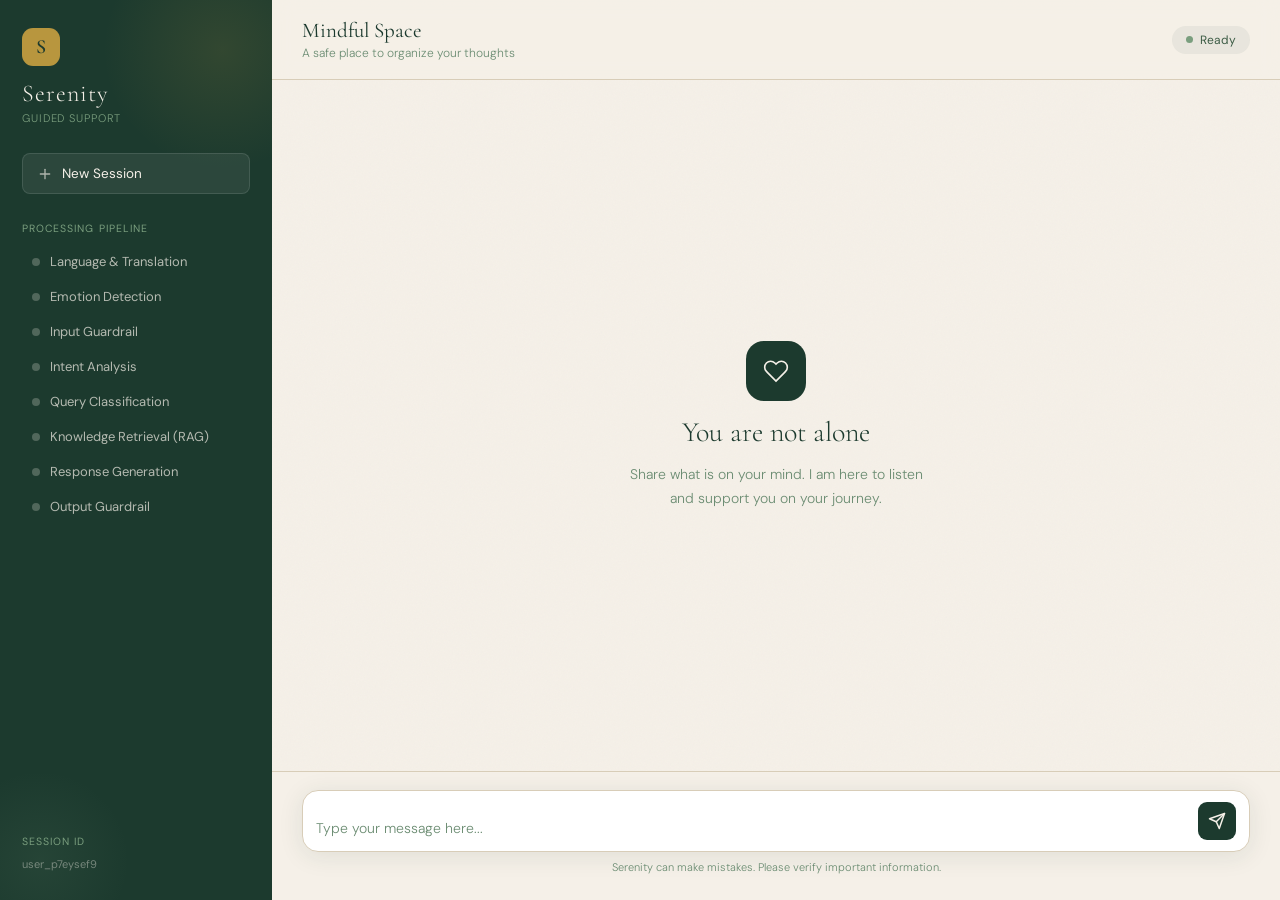
==== templates/index.html @ 394351c8 "done" ====
<!DOCTYPE html>
<html lang="en">
<head>
    <meta charset="UTF-8">
    <meta name="viewport" content="width=device-width, initial-scale=1.0">
    <title>Serenity | AI Guide</title>
    
    <link rel="preconnect" href="https://fonts.googleapis.com">
    <link rel="preconnect" href="https://fonts.gstatic.com" crossorigin>
    <link href="https://fonts.googleapis.com/css2?family=Cormorant+Garamond:wght@300;400;600&family=DM+Sans:wght@300;400&display=swap" rel="stylesheet">
    
    <link rel="stylesheet" href="/static/css/main.css">
</head>
<body>

<div class="app">
    <aside class="sidebar">
        <div class="brand">
            <div class="brand-mark">S</div>
            <h1 class="brand-name">Serenity</h1>
            <span class="brand-tagline">Guided Support</span>
        </div>

        <button class="btn-new" onclick="newChat()">
            <svg width="16" height="16" viewBox="0 0 24 24" fill="none" stroke="currentColor" stroke-width="2" stroke-linecap="round"><line x1="12" y1="5" x2="12" y2="19"></line><line x1="5" y1="12" x2="19" y2="12"></line></svg>
            New Session
        </button>

        <div class="pipeline">
            <div class="panel-label">Processing Pipeline</div>
            <div class="step" id="step-language">
                <div class="dot"></div>
                <span class="step-label">Language & Translation</span>
            </div>
            <div class="step" id="step-emotion">
                <div class="dot"></div>
                <span class="step-label">Emotion Detection</span>
            </div>
            <div class="step" id="step-guardrail-in">
                <div class="dot"></div>
                <span class="step-label">Input Guardrail</span>
            </div>
            <div class="step" id="step-intent">
                <div class="dot"></div>
                <span class="step-label">Intent Analysis</span>
            </div>
            <div class="step" id="step-complexity">
                <div class="dot"></div>
                <span class="step-label">Query Classification</span>
            </div>
            <div class="step" id="step-retrieval">
                <div class="dot"></div>
                <span class="step-label">Knowledge Retrieval (RAG)</span>
            </div>
            <div class="step" id="step-generate">
                <div class="dot"></div>
                <span class="step-label">Response Generation</span>
            </div>
            <div class="step" id="step-guardrail-out">
                <div class="dot"></div>
                <span class="step-label">Output Guardrail</span>
            </div>
        </div>

        <div class="session-info">
            <div class="panel-label">Session ID</div>
            <div class="session-id" id="session-display">Loading...</div>
        </div>
    </aside>

    <main class="chat">
        <header class="chat-header">
            <div>
                <h2 class="chat-title">Mindful Space</h2>
                <div class="chat-sub">A safe place to organize your thoughts</div>
            </div>
            <div class="status-pill">
                <div class="status-dot" id="status-dot"></div>
                <span id="status-text">Ready</span>
            </div>
        </header>

        <div class="messages" id="messages">
            <div class="empty-state" id="empty-state">
                <div class="empty-icon">
                    <svg width="26" height="26" viewBox="0 0 24 24" fill="none" stroke="#f5f0e8" stroke-width="1.5" stroke-linecap="round">
                        <path d="M20.84 4.61a5.5 5.5 0 0 0-7.78 0L12 5.67l-1.06-1.06a5.5 5.5 0 0 0-7.78 7.78l1.06 1.06L12 21.23l7.78-7.78 1.06-1.06a5.5 5.5 0 0 0 0-7.78z"/>
                    </svg>
                </div>
                <h2 class="empty-heading">You are not alone</h2>
                <p class="empty-body">Share what is on your mind. I am here to listen and support you on your journey.</p>
            </div>
        </div>

        <div class="input-area">
            <div class="input-row">
                <textarea id="chat-input" rows="1" placeholder="Type your message here..."></textarea>
                <button id="send-btn" class="btn-send" onclick="sendMessage()">
                    <svg width="18" height="18" viewBox="0 0 24 24" fill="none" stroke="currentColor" stroke-width="2" stroke-linecap="round" stroke-linejoin="round"><line x1="22" y1="2" x2="11" y2="13"></line><polygon points="22 2 15 22 11 13 2 9 22 2"></polygon></svg>
                </button>
            </div>
            <div class="input-hint">Serenity can make mistakes. Please verify important information.</div>
        </div>
    </main>
</div>

<script src="/static/js/chat.js"></script>
</body>
</html>
---- static/css/main.css ----
/* ── Reset & Variables ──────────────────────────────────────────────────── */
*, *::before, *::after { box-sizing: border-box; margin: 0; padding: 0; }

:root {
  --forest:      #1c3a2e;
  --forest-mid:  #254d3c;
  --forest-lt:   #2e6049;
  --sage:        #7a9e7e;
  --sage-lt:     #a8c5ac;
  --ivory:       #f5f0e8;
  --ivory-mid:   #ede6d6;
  --ivory-dk:    #d8cdb8;
  --gold:        #b8963e;
  --gold-lt:     #d4af65;
  --text-dk:     #1a2e22;
  --text-md:     #3d5c46;
  --text-lt:     #6b8c72;
  --danger:      #c0614a;
  --white:       #ffffff;
  --r:           16px;
  --r-sm:        8px;
  --shadow:      0 4px 24px rgba(28,58,46,.10);
  --shadow-lg:   0 12px 48px rgba(28,58,46,.16);
  --ease:        cubic-bezier(.4,0,.2,1);
}

html, body {
  height: 100%;
  font-family: 'DM Sans', sans-serif;
  background: var(--ivory);
  color: var(--text-dk);
  -webkit-font-smoothing: antialiased;
}

/* ── Layout ─────────────────────────────────────────────────────────────── */
.app {
  display: grid;
  grid-template-columns: 272px 1fr;
  height: 100vh;
  overflow: hidden;
}

/* ── Sidebar ─────────────────────────────────────────────────────────────── */
.sidebar {
  background: var(--forest);
  display: flex;
  flex-direction: column;
  padding: 28px 22px;
  gap: 28px;
  overflow: hidden;
  position: relative;
}

/* decorative glows */
.sidebar::before,
.sidebar::after {
  content: '';
  position: absolute;
  border-radius: 50%;
  pointer-events: none;
}
.sidebar::before {
  width: 240px; height: 240px;
  top: -70px; right: -70px;
  background: radial-gradient(circle, rgba(184,150,62,.14) 0%, transparent 70%);
}
.sidebar::after {
  width: 180px; height: 180px;
  bottom: -50px; left: -50px;
  background: radial-gradient(circle, rgba(122,158,126,.10) 0%, transparent 70%);
}

/* Brand */
.brand {
  display: flex;
  flex-direction: column;
  gap: 3px;
  position: relative;
  z-index: 1;
}
.brand-mark {
  width: 38px; height: 38px;
  background: var(--gold);
  border-radius: 11px;
  display: flex;
  align-items: center;
  justify-content: center;
  font-family: 'Cormorant Garamond', serif;
  font-size: 20px;
  font-weight: 600;
  color: var(--forest);
  margin-bottom: 10px;
}
.brand-name {
  font-family: 'Cormorant Garamond', serif;
  font-size: 24px;
  font-weight: 300;
  color: var(--ivory);
  letter-spacing: .04em;
}
.brand-tagline {
  font-size: 11px;
  color: var(--sage);
  text-transform: uppercase;
  letter-spacing: .08em;
  font-weight: 300;
}

/* New chat button */
.btn-new {
  display: flex;
  align-items: center;
  gap: 9px;
  padding: 11px 14px;
  background: rgba(255,255,255,.07);
  border: 1px solid rgba(255,255,255,.11);
  border-radius: var(--r-sm);
  color: var(--ivory);
  font-family: 'DM Sans', sans-serif;
  font-size: 13.5px;
  font-weight: 400;
  cursor: pointer;
  transition: background .25s var(--ease), border-color .25s var(--ease);
  position: relative;
  z-index: 1;
}
.btn-new:hover {
  background: rgba(255,255,255,.13);
  border-color: rgba(255,255,255,.2);
}
.btn-new svg { opacity: .65; flex-shrink: 0; }

/* Shared panel label */
.panel-label {
  font-size: 10.5px;
  text-transform: uppercase;
  letter-spacing: .1em;
  color: var(--sage);
  margin-bottom: 8px;
  font-weight: 400;
}

/* Pipeline steps */
.pipeline {
  display: flex;
  flex-direction: column;
  position: relative;
  z-index: 1;
  gap: 2px;
}

.step {
  display: flex;
  align-items: center;
  gap: 10px;
  padding: 8px 10px;
  border-radius: 6px;
  opacity: 0.7;
  transition: opacity .3s var(--ease), background .3s var(--ease), transform .2s var(--ease);
}

.step.active { 
  opacity: 1; 
  background: rgba(212, 175, 101, 0.12);
  transform: translateX(4px);
}

.step.done { 
  opacity: 0.95;
}

.step.blocked { 
  opacity: 1; 
  background: rgba(192, 97, 74, 0.15); 
}

.dot {
  width: 8px; height: 8px;
  border-radius: 50%;
  background: rgba(245, 240, 232, 0.35);
  flex-shrink: 0;
  transition: background .25s var(--ease), box-shadow .25s var(--ease);
}

.step.active .dot {
  background: var(--gold-lt);
  box-shadow: 0 0 8px var(--gold-lt), 0 0 3px var(--white);
  animation: pulse 1.5s ease-in-out infinite;
}

.step.done .dot { 
  background: var(--sage-lt); 
  box-shadow: 0 0 4px rgba(168, 197, 172, 0.4);
}

.step.blocked .dot { 
  background: var(--danger); 
  box-shadow: 0 0 8px var(--danger); 
}

@keyframes pulse {
  0%, 100% { opacity: 1; transform: scale(1); }
  50%      { opacity: .45; transform: scale(.7); }
}

.step-label {
  font-size: 13px;
  color: var(--ivory);
  font-weight: 400;
  white-space: nowrap;
  overflow: hidden;
  text-overflow: ellipsis;
  transition: color .3s var(--ease);
}

.step.active .step-label {
  color: var(--gold-lt);
  font-weight: 500;
}

/* Session */
.session-info {
  margin-top: auto;
  position: relative;
  z-index: 1;
}
.session-id {
  font-size: 11px;
  color: rgba(245,240,232,.4);
  word-break: break-all;
  line-height: 1.5;
}

/* ── Chat area ───────────────────────────────────────────────────────────── */
.chat {
  display: flex;
  flex-direction: column;
  height: 100vh;
  position: relative;
  background: var(--ivory);
}

/* subtle grain */
.chat::before {
  content: '';
  position: absolute;
  inset: 0;
  background-image: url("data:image/svg+xml,%3Csvg xmlns='http://www.w3.org/2000/svg' width='300' height='300'%3E%3Cfilter id='n'%3E%3CfeTurbulence type='fractalNoise' baseFrequency='0.65' numOctaves='3' stitchTiles='stitch'/%3E%3C/filter%3E%3Crect width='100%25' height='100%25' filter='url(%23n)' opacity='0.028'/%3E%3C/svg%3E");
  pointer-events: none;
  z-index: 0;
}

/* Header */
.chat-header {
  position: relative;
  z-index: 2;
  padding: 18px 30px;
  border-bottom: 1px solid var(--ivory-dk);
  display: flex;
  align-items: center;
  justify-content: space-between;
  background: rgba(245,240,232,.92);
  backdrop-filter: blur(10px);
}
.chat-title {
  font-family: 'Cormorant Garamond', serif;
  font-size: 21px;
  font-weight: 400;
  color: var(--forest);
}
.chat-sub {
  font-size: 12px;
  color: var(--text-lt);
  margin-top: 2px;
  font-weight: 300;
}

.status-pill {
  display: flex;
  align-items: center;
  gap: 7px;
  padding: 6px 14px;
  background: rgba(28,58,46,.06);
  border-radius: 20px;
  font-size: 12px;
  color: var(--text-md);
  font-weight: 400;
}
.status-dot {
  width: 7px; height: 7px;
  border-radius: 50%;
  background: var(--sage);
  flex-shrink: 0;
  transition: background .25s var(--ease);
}
.status-dot.busy { background: var(--gold); animation: pulse 1.4s ease-in-out infinite; }
.status-dot.error { background: var(--danger); }

/* Messages */
.messages {
  position: relative;
  z-index: 1;
  flex: 1;
  overflow-y: auto;
  padding: 28px 30px;
  display: flex;
  flex-direction: column;
  gap: 22px;
  scroll-behavior: smooth;
}
.messages::-webkit-scrollbar { width: 4px; }
.messages::-webkit-scrollbar-track { background: transparent; }
.messages::-webkit-scrollbar-thumb { background: var(--ivory-dk); border-radius: 10px; }

/* Empty state */
.empty-state {
  display: flex;
  flex-direction: column;
  align-items: center;
  justify-content: center;
  height: 100%;
  gap: 14px;
  text-align: center;
  animation: fadeUp .5s var(--ease) both;
}
.empty-icon {
  width: 60px; height: 60px;
  background: var(--forest);
  border-radius: 18px;
  display: flex;
  align-items: center;
  justify-content: center;
}
.empty-heading {
  font-family: 'Cormorant Garamond', serif;
  font-size: 28px;
  font-weight: 300;
  color: var(--forest);
}
.empty-body {
  font-size: 14px;
  color: var(--text-lt);
  max-width: 300px;
  line-height: 1.65;
  font-weight: 300;
}

/* Message rows */
.msg {
  display: flex;
  gap: 11px;
  max-width: 76%;
  animation: fadeUp .32s var(--ease) both;
}
.msg.user { margin-left: auto; flex-direction: row-reverse; }
.msg.bot  { margin-right: auto; }

@keyframes fadeUp {
  from { opacity: 0; transform: translateY(10px); }
  to   { opacity: 1; transform: translateY(0); }
}

.avatar {
  width: 34px; height: 34px;
  border-radius: 10px;
  display: flex;
  align-items: center;
  justify-content: center;
  flex-shrink: 0;
  font-family: 'Cormorant Garamond', serif;
  font-size: 16px;
  font-weight: 600;
}
.msg.user .avatar { background: var(--forest); color: var(--ivory); }
.msg.bot  .avatar { background: var(--gold);   color: var(--forest); }

.msg-body { display: flex; flex-direction: column; gap: 5px; }

.bubble {
  padding: 13px 17px;
  border-radius: var(--r);
  font-size: 14px;
  line-height: 1.68;
  font-weight: 300;
}
.msg.user .bubble {
  background: var(--forest);
  color: var(--ivory);
  border-bottom-right-radius: 4px;
}
.msg.bot .bubble {
  background: var(--white);
  color: var(--text-dk);
  border-bottom-left-radius: 4px;
  box-shadow: var(--shadow);
}

.msg-meta {
  font-size: 10.5px;
  color: var(--text-lt);
  display: flex;
  align-items: center;
  gap: 7px;
}
.msg.user .msg-meta { justify-content: flex-end; }

.emotion-tag {
  padding: 2px 8px;
  background: rgba(122,158,126,.12);
  border-radius: 10px;
  font-size: 10px;
  color: var(--text-md);
}

/* Typing dots */
.typing {
  display: flex;
  align-items: center;
  gap: 5px;
  padding: 13px 17px;
  background: var(--white);
  border-radius: var(--r);
  border-bottom-left-radius: 4px;
  box-shadow: var(--shadow);
  width: fit-content;
}
.tdot {
  width: 7px; height: 7px;
  background: var(--sage);
  border-radius: 50%;
  animation: bounce 1.3s ease-in-out infinite;
}
.tdot:nth-child(2) { animation-delay: .15s; }
.tdot:nth-child(3) { animation-delay: .30s; }

@keyframes bounce {
  0%, 60%, 100% { transform: translateY(0); opacity: .45; }
  30%            { transform: translateY(-5px); opacity: 1; }
}

/* ── Input area ──────────────────────────────────────────────────────────── */
.input-area {
  position: relative;
  z-index: 2;
  padding: 18px 30px 26px;
  border-top: 1px solid var(--ivory-dk);
  background: rgba(245,240,232,.95);
  backdrop-filter: blur(10px);
}
.input-row {
  display: flex;
  gap: 10px;
  align-items: flex-end;
  background: var(--white);
  border: 1.5px solid var(--ivory-dk);
  border-radius: var(--r);
  padding: 11px 13px;
  box-shadow: var(--shadow);
  transition: border-color .25s var(--ease), box-shadow .25s var(--ease);
}
.input-row:focus-within {
  border-color: var(--sage);
  box-shadow: 0 0 0 3px rgba(122,158,126,.11), var(--shadow);
}
#chat-input {
  flex: 1;
  border: none;
  outline: none;
  background: transparent;
  font-family: 'DM Sans', sans-serif;
  font-size: 14px;
  font-weight: 300;
  color: var(--text-dk);
  resize: none;
  max-height: 120px;
  line-height: 1.55;
}
#chat-input::placeholder { color: var(--text-lt); }

.btn-send {
  width: 38px; height: 38px;
  background: var(--forest);
  border: none;
  border-radius: 9px;
  cursor: pointer;
  display: flex;
  align-items: center;
  justify-content: center;
  flex-shrink: 0;
  color: var(--ivory);
  transition: background .22s var(--ease), transform .18s var(--ease);
}
.btn-send:hover   { background: var(--forest-lt); transform: scale(1.05); }
.btn-send:active  { transform: scale(.96); }
.btn-send:disabled { background: var(--ivory-dk); cursor: not-allowed; transform: none; }

.input-hint {
  font-size: 11px;
  color: var(--text-lt);
  text-align: center;
  margin-top: 8px;
  font-weight: 300;
}

/* ── Responsive ──────────────────────────────────────────────────────────── */
@media (max-width: 720px) {
  .app { grid-template-columns: 1fr; }
  .sidebar { display: none; }
  .messages, .input-area { padding-left: 16px; padding-right: 16px; }
}
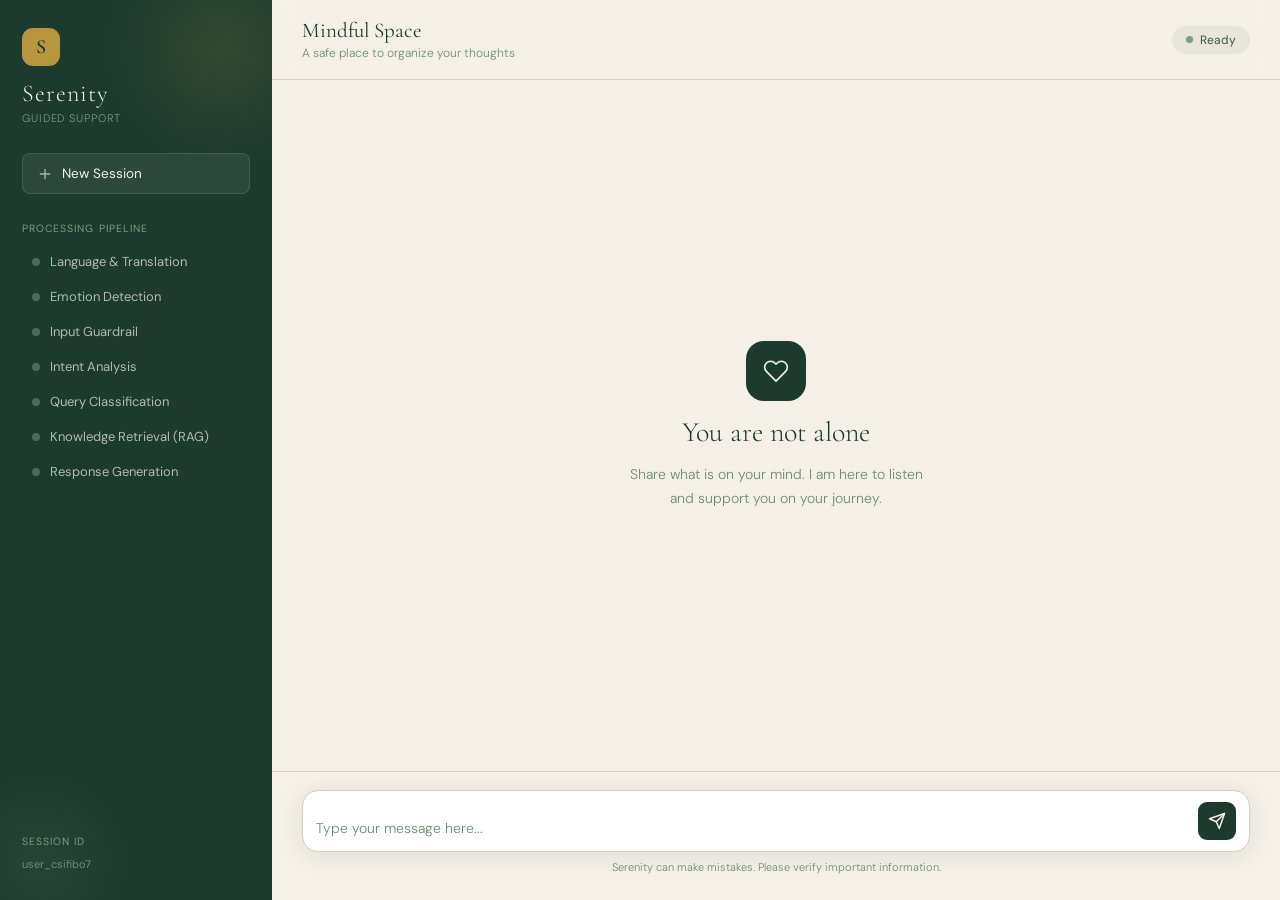
==== commit 08e1ac1d: "Refactor models and update configurations for Groq integration; remove deprecated nodes and adjust r" ====
--- a/templates/index.html
+++ b/templates/index.html
@@ -56,10 +56,10 @@
                 <div class="dot"></div>
                 <span class="step-label">Response Generation</span>
             </div>
-            <div class="step" id="step-guardrail-out">
+            <!-- <div class="step" id="step-guardrail-out">
                 <div class="dot"></div>
                 <span class="step-label">Output Guardrail</span>
-            </div>
+            </div> -->
         </div>
 
         <div class="session-info">
